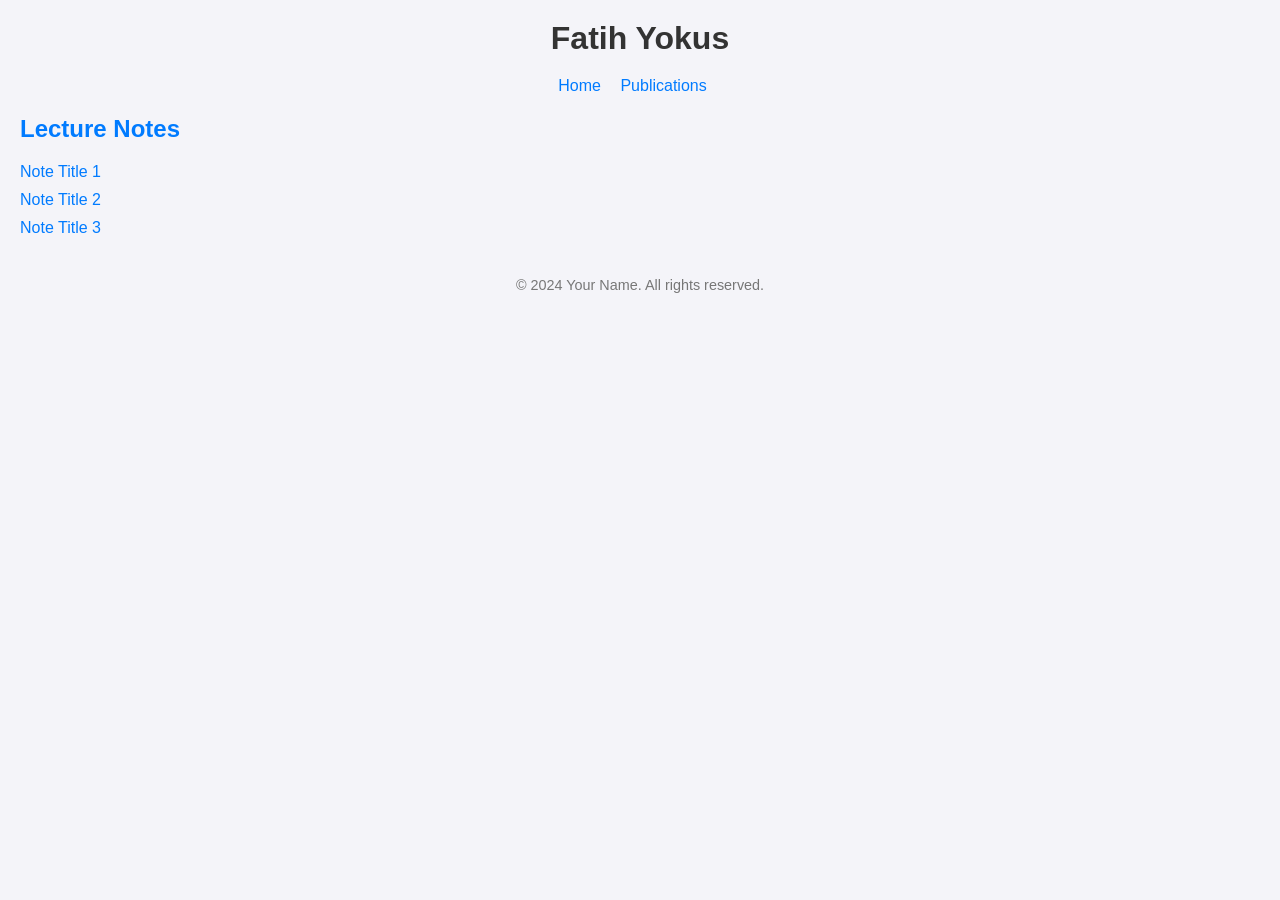
==== notes.html @ b7c096ee "Some Changes" ====
<!DOCTYPE html>
<html lang="en">
<head>
    <meta charset="UTF-8">
    <meta name="viewport" content="width=device-width, initial-scale=1.0">
    <title>Fatih Yokus - Lecture Notes</title>
    <style>
        body {
            font-family: Arial, sans-serif;
            margin: 0;
            padding: 20px;
            background-color: #f4f4f9;
            color: #333;
        }
        header {
            text-align: center;
        }
        header h1 {
            margin: 0;
        }
        main {
            margin-top: 20px;
        }
        h2 {
            color: #007BFF;
        }
        ul {
            list-style-type: none;
            padding: 0;
        }
        li {
            margin-bottom: 10px;
        }
        li a {
            color: #007BFF;
            text-decoration: none;
        }
        li a:hover {
            text-decoration: underline;
        }
        footer {
            margin-top: 40px;
            font-size: 0.9em;
            color: #777;
            text-align: center;
        }
        nav {
            text-align: center;
            margin-top: 20px;
        }
        nav a {
            color: #007BFF;
            text-decoration: none;
            margin-right: 15px;
        }
        nav a:hover {
            text-decoration: underline;
        }
    </style>
</head>
<body>

<header>
    <h1>Fatih Yokus</h1>
</header>

<nav>
    <a href="index.html">Home</a>
    <a href="publications.html">Publications</a>
</nav>

<main>
    <h2>Lecture Notes</h2>
    <ul>
        <li><a href="notes/note1.pdf" target="_blank">Note Title 1</a></li> <!-- Replace with your note's title and link -->
        <li><a href="notes/note2.pdf" target="_blank">Note Title 2</a></li> <!-- Replace with your note's title and link -->
        <li><a href="notes/note3.pdf" target="_blank">Note Title 3</a></li> <!-- Replace with your note's title and link -->
        <!-- Add more notes as needed -->
    </ul>
</main>

<footer>
    &copy; 2024 Your Name. All rights reserved.
</footer>

</body>
</html>
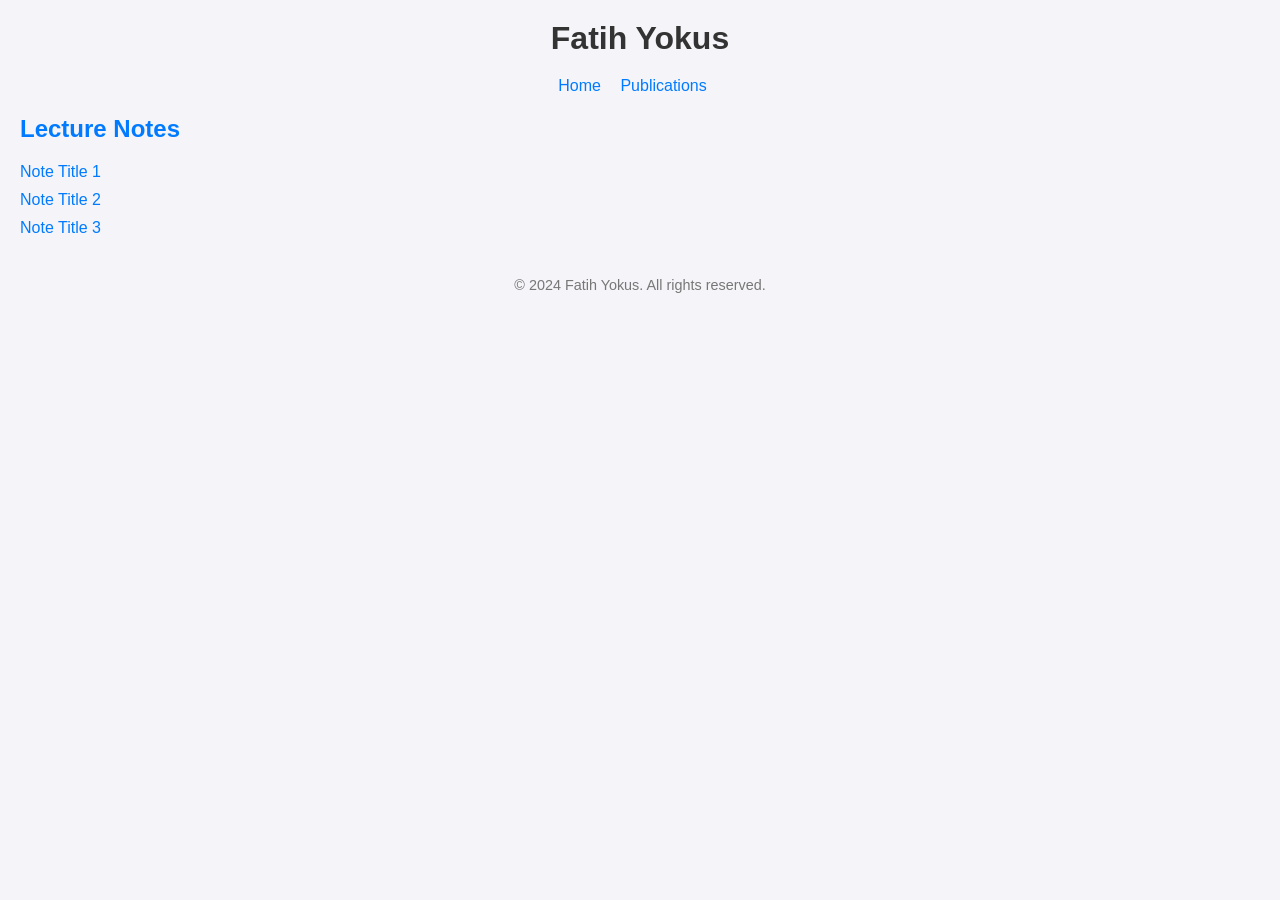
==== commit 0237fd67: "Some Changes" ====
--- a/notes.html
+++ b/notes.html
@@ -80,7 +80,7 @@
 </main>
 
 <footer>
-    &copy; 2024 Your Name. All rights reserved.
+    &copy; 2024 Fatih Yokus. All rights reserved.
 </footer>
 
 </body>
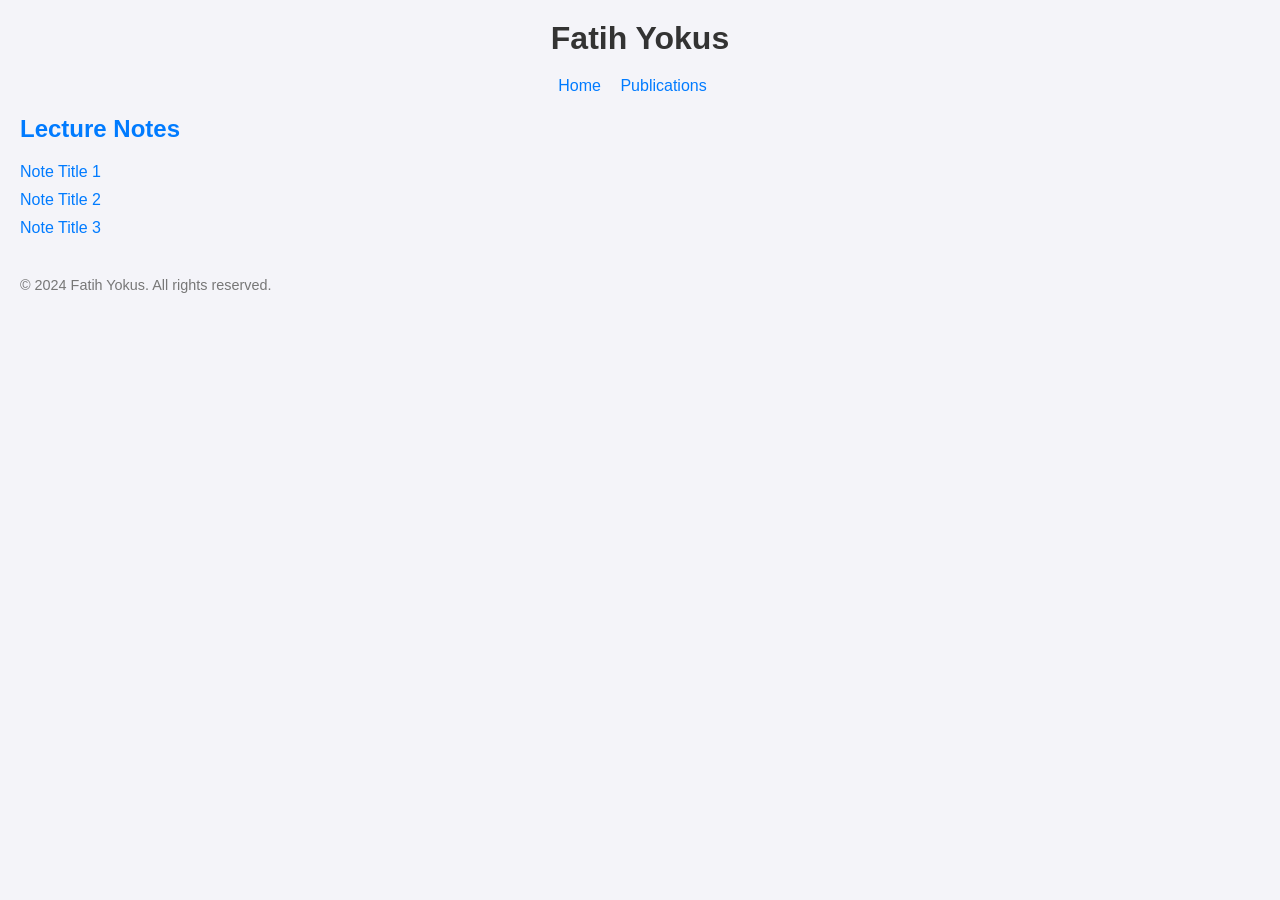
==== commit 6c8a305c: "Some Changes" ====
--- a/notes.html
+++ b/notes.html
@@ -42,7 +42,7 @@
             margin-top: 40px;
             font-size: 0.9em;
             color: #777;
-            text-align: center;
+            text-align: left;
         }
         nav {
             text-align: center;
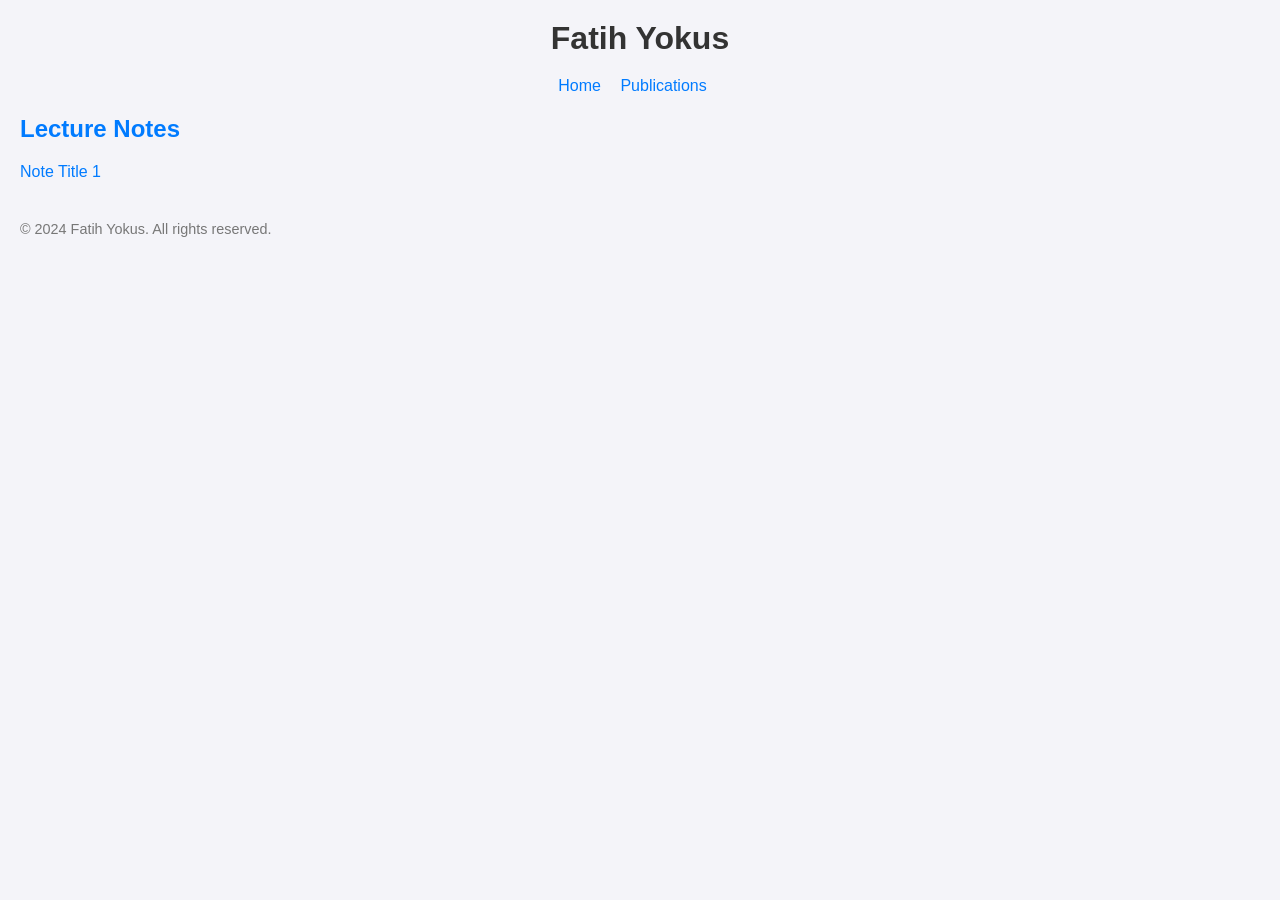
==== commit 11de9b71: "Some Changes" ====
--- a/notes.html
+++ b/notes.html
@@ -72,10 +72,7 @@
 <main>
     <h2>Lecture Notes</h2>
     <ul>
-        <li><a href="notes/note1.pdf" target="_blank">Note Title 1</a></li> <!-- Replace with your note's title and link -->
-        <li><a href="notes/note2.pdf" target="_blank">Note Title 2</a></li> <!-- Replace with your note's title and link -->
-        <li><a href="notes/note3.pdf" target="_blank">Note Title 3</a></li> <!-- Replace with your note's title and link -->
-        <!-- Add more notes as needed -->
+        <li><a href="notes/note1.pdf" target="_blank">Note Title 1</a></li> 
     </ul>
 </main>
 
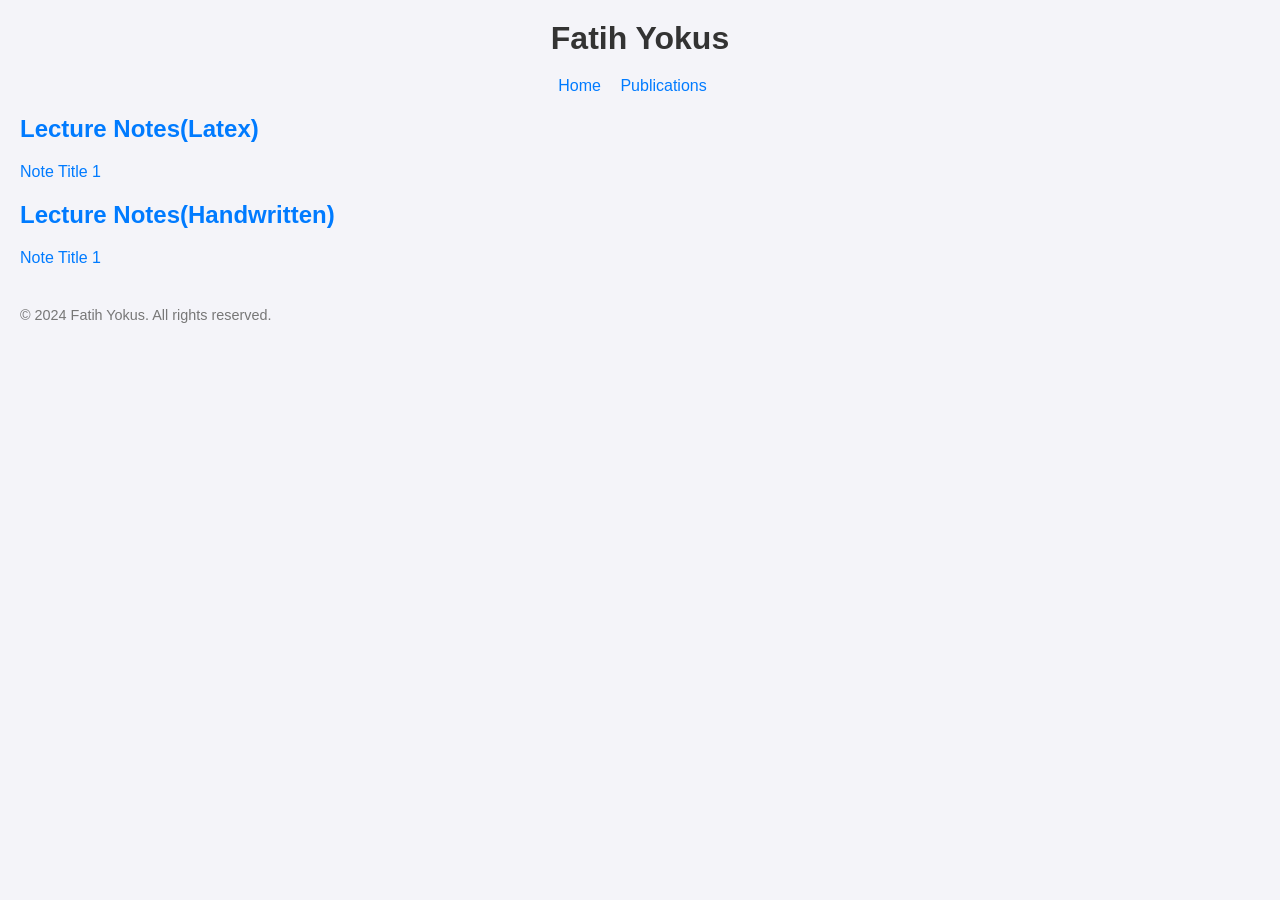
==== commit 4b92a048: "Some Changes" ====
--- a/notes.html
+++ b/notes.html
@@ -70,9 +70,13 @@
 </nav>
 
 <main>
-    <h2>Lecture Notes</h2>
+    <h2>Lecture Notes(Latex)</h2>
     <ul>
-        <li><a href="notes/note1.pdf" target="_blank">Note Title 1</a></li> 
+        <li><a href="latex_notes/note1.pdf" target="_blank">Note Title 1</a></li> 
+    </ul>
+    <h2>Lecture Notes(Handwritten)</h2>
+    <ul>
+        <li><a href="handwritten_notes/note1.pdf" target="_blank">Note Title 1</a></li> 
     </ul>
 </main>
 
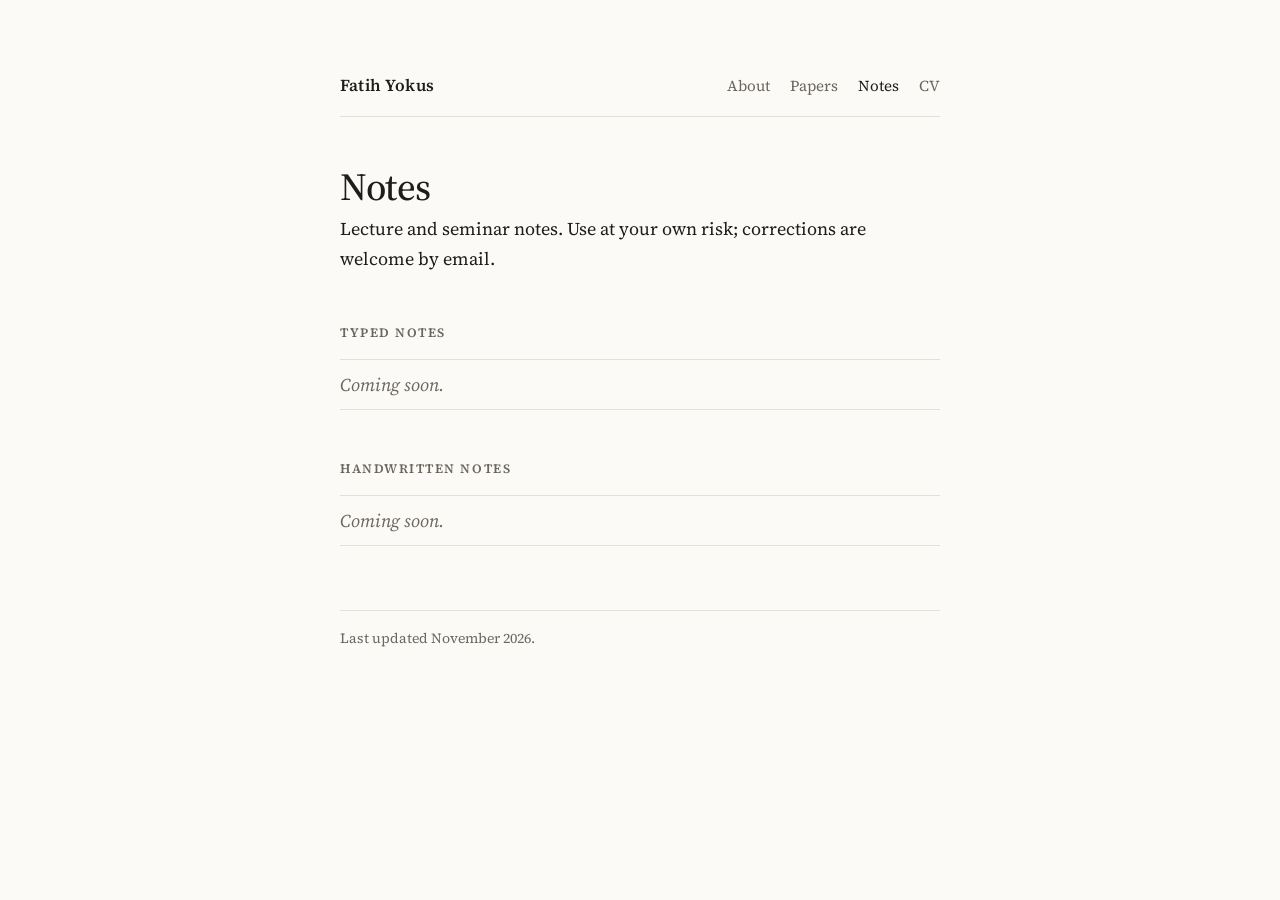
==== commit a9751273: "Redesign site and add master's thesis - Shared stylesheet with serif typography, mobile layout and d" ====
--- a/notes.html
+++ b/notes.html
@@ -1,88 +1,56 @@
 <!DOCTYPE html>
 <html lang="en">
 <head>
-    <meta charset="UTF-8">
-    <meta name="viewport" content="width=device-width, initial-scale=1.0">
-    <title>Fatih Yokus - Lecture Notes</title>
-    <style>
-        body {
-            font-family: Arial, sans-serif;
-            margin: 0;
-            padding: 20px;
-            background-color: #f4f4f9;
-            color: #333;
-        }
-        header {
-            text-align: center;
-        }
-        header h1 {
-            margin: 0;
-        }
-        main {
-            margin-top: 20px;
-        }
-        h2 {
-            color: #007BFF;
-        }
-        ul {
-            list-style-type: none;
-            padding: 0;
-        }
-        li {
-            margin-bottom: 10px;
-        }
-        li a {
-            color: #007BFF;
-            text-decoration: none;
-        }
-        li a:hover {
-            text-decoration: underline;
-        }
-        footer {
-            margin-top: 40px;
-            font-size: 0.9em;
-            color: #777;
-            text-align: left;
-        }
-        nav {
-            text-align: center;
-            margin-top: 20px;
-        }
-        nav a {
-            color: #007BFF;
-            text-decoration: none;
-            margin-right: 15px;
-        }
-        nav a:hover {
-            text-decoration: underline;
-        }
-    </style>
+  <meta charset="UTF-8">
+  <meta name="viewport" content="width=device-width, initial-scale=1.0">
+  <title>Notes · Fatih Yokus</title>
+  <link rel="preconnect" href="https://fonts.googleapis.com">
+  <link rel="preconnect" href="https://fonts.gstatic.com" crossorigin>
+  <link href="https://fonts.googleapis.com/css2?family=Source+Serif+4:ital,opsz,wght@0,8..60,400;0,8..60,500;0,8..60,600;1,8..60,400&display=swap" rel="stylesheet">
+  <link rel="stylesheet" href="style.css">
 </head>
 <body>
+  <div class="page">
+    <header class="site-header">
+      <a class="site-name" href="index.html">Fatih Yokus</a>
+      <nav class="site-nav" aria-label="Main">
+        <a href="index.html">About</a>
+        <a href="publications.html">Papers</a>
+        <a href="notes.html" aria-current="page">Notes</a>
+        <a href="Resume_CV_.pdf">CV</a>
+      </nav>
+    </header>
 
-<header>
-    <h1>Fatih Yokus</h1>
-</header>
+    <main>
+      <h1>Notes</h1>
+      <p>Lecture and seminar notes. Use at your own risk; corrections are welcome by email.</p>
 
-<nav>
-    <a href="index.html">Home</a>
-    <a href="publications.html">Publications</a>
-</nav>
+      <h2>Typed notes</h2>
+      <ul class="plain-list">
+        <!-- Example entry:
+        <li>
+          <a class="item-title" href="notes/note1.pdf">Title of the notes</a>
+          <span class="item-meta">Course or seminar name, Fall 2026</span>
+        </li>
+        -->
+        <li class="empty">Coming soon.</li>
+      </ul>
 
-<main>
-    <h2>Lecture Notes(Latex)</h2>
-    <ul>
-        <li><a href="latex_notes/note1.pdf" target="_blank">Note Title 1</a></li> 
-    </ul>
-    <h2>Lecture Notes(Handwritten)</h2>
-    <ul>
-        <li><a href="handwritten_notes/note1.pdf" target="_blank">Note Title 1</a></li> 
-    </ul>
-</main>
+      <h2>Handwritten notes</h2>
+      <ul class="plain-list">
+        <!-- Example entry:
+        <li>
+          <a class="item-title" href="notes/note2.pdf">Title of the notes</a>
+          <span class="item-meta">Course or seminar name, Spring 2026</span>
+        </li>
+        -->
+        <li class="empty">Coming soon.</li>
+      </ul>
+    </main>
 
-<footer>
-    &copy; 2024 Fatih Yokus. All rights reserved.
-</footer>
-
+    <footer class="site-footer">
+      Last updated November 2026.
+    </footer>
+  </div>
 </body>
 </html>
--- a/style.css
+++ b/style.css
@@ -0,0 +1,205 @@
+:root {
+  --bg: #fbfaf7;
+  --text: #1f1d1a;
+  --muted: #6b665e;
+  --rule: #e4e0d8;
+  --accent: #8a2b2b;
+  --accent-hover: #5e1c1c;
+  --measure: 40rem;
+}
+
+@media (prefers-color-scheme: dark) {
+  :root {
+    --bg: #161514;
+    --text: #e8e4dc;
+    --muted: #9b958b;
+    --rule: #2e2b28;
+    --accent: #d9897e;
+    --accent-hover: #f0b0a6;
+  }
+}
+
+*,
+*::before,
+*::after { box-sizing: border-box; }
+
+html { -webkit-text-size-adjust: 100%; }
+
+body {
+  margin: 0;
+  background: var(--bg);
+  color: var(--text);
+  font-family: "Source Serif 4", "Iowan Old Style", Georgia, serif;
+  font-size: 1.125rem;
+  line-height: 1.65;
+  font-optical-sizing: auto;
+  -webkit-font-smoothing: antialiased;
+}
+
+.page {
+  max-width: var(--measure);
+  margin: 0 auto;
+  padding: 4.5rem 1.25rem 3rem;
+}
+
+/* ---------- Header / nav ---------- */
+
+.site-header {
+  display: flex;
+  justify-content: space-between;
+  align-items: baseline;
+  flex-wrap: wrap;
+  gap: 0.5rem 1.5rem;
+  padding-bottom: 1rem;
+  border-bottom: 1px solid var(--rule);
+  margin-bottom: 3rem;
+}
+
+.site-name {
+  font-size: 1.05rem;
+  font-weight: 600;
+  letter-spacing: 0.01em;
+  color: var(--text);
+  text-decoration: none;
+}
+
+.site-nav {
+  display: flex;
+  gap: 1.25rem;
+  font-size: 0.95rem;
+}
+
+.site-nav a {
+  color: var(--muted);
+  text-decoration: none;
+}
+
+.site-nav a:hover,
+.site-nav a[aria-current="page"] { color: var(--text); }
+
+/* ---------- Typography ---------- */
+
+h1 {
+  font-size: 2.4rem;
+  line-height: 1.15;
+  font-weight: 500;
+  letter-spacing: -0.01em;
+  margin: 0 0 0.35rem;
+}
+
+h2 {
+  font-size: 0.8rem;
+  font-weight: 600;
+  text-transform: uppercase;
+  letter-spacing: 0.12em;
+  color: var(--muted);
+  margin: 3rem 0 1rem;
+}
+
+p { margin: 0 0 1rem; }
+
+a {
+  color: var(--accent);
+  text-decoration: underline;
+  text-decoration-thickness: 1px;
+  text-underline-offset: 0.18em;
+  text-decoration-color: color-mix(in srgb, var(--accent) 40%, transparent);
+}
+
+a:hover {
+  color: var(--accent-hover);
+  text-decoration-color: currentColor;
+}
+
+.subtitle {
+  color: var(--muted);
+  font-size: 1.05rem;
+  margin: 0;
+}
+
+/* ---------- Intro ---------- */
+
+.intro {
+  display: grid;
+  grid-template-columns: 1fr 9.5rem;
+  gap: 2rem;
+  align-items: start;
+  margin-bottom: 2rem;
+}
+
+.portrait {
+  width: 100%;
+  height: auto;
+  aspect-ratio: 4 / 5;
+  object-fit: cover;
+  border-radius: 3px;
+  display: block;
+  filter: grayscale(0.15);
+}
+
+@media (max-width: 34rem) {
+  .page { padding-top: 2.5rem; }
+  .intro { grid-template-columns: 1fr; gap: 1.5rem; }
+  .portrait { width: 8rem; order: -1; }
+  h1 { font-size: 2rem; }
+}
+
+/* ---------- Lists ---------- */
+
+.plain-list {
+  list-style: none;
+  padding: 0;
+  margin: 0;
+}
+
+.plain-list li {
+  padding: 0.6rem 0;
+  border-top: 1px solid var(--rule);
+}
+
+.plain-list li:last-child { border-bottom: 1px solid var(--rule); }
+
+.item-title { display: block; }
+
+.item-meta {
+  display: block;
+  color: var(--muted);
+  font-size: 0.95rem;
+}
+
+.links {
+  display: flex;
+  flex-wrap: wrap;
+  gap: 0.5rem 1.5rem;
+  margin-top: 1.5rem;
+}
+
+.contact dl {
+  display: grid;
+  grid-template-columns: 6rem 1fr;
+  gap: 0.35rem 1rem;
+  margin: 0;
+}
+
+.contact dt { color: var(--muted); }
+.contact dd { margin: 0; }
+
+@media (max-width: 34rem) {
+  .contact dl { grid-template-columns: 1fr; gap: 0; }
+  .contact dd { margin-bottom: 0.6rem; }
+}
+
+.empty {
+  color: var(--muted);
+  font-style: italic;
+}
+
+/* ---------- Footer ---------- */
+
+.site-footer {
+  margin-top: 4rem;
+  padding-top: 1rem;
+  border-top: 1px solid var(--rule);
+  color: var(--muted);
+  font-size: 0.875rem;
+}
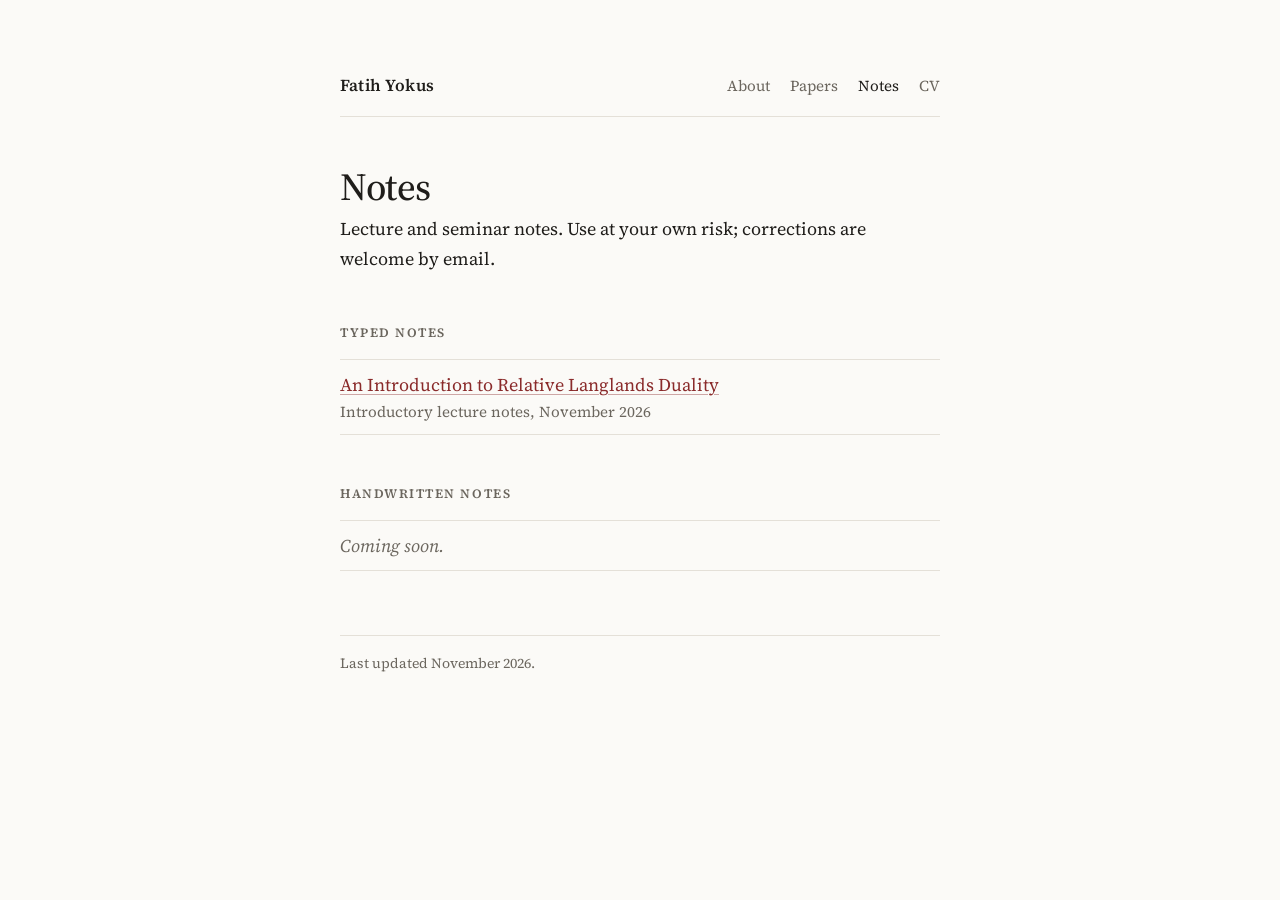
==== commit 3b67fb67: "Add lecture notes on relative Langlands duality Co-Authored-By: Claude Opus 5.5 <noreply@anthropic.c" ====
--- a/notes.html
+++ b/notes.html
@@ -33,7 +33,10 @@
           <span class="item-meta">Course or seminar name, Fall 2026</span>
         </li>
         -->
-        <li class="empty">Coming soon.</li>
+        <li>
+          <a class="item-title" href="notes/relative_langlands_lecture.pdf">An Introduction to Relative Langlands Duality</a>
+          <span class="item-meta">Introductory lecture notes, November 2026</span>
+        </li>
       </ul>
 
       <h2>Handwritten notes</h2>
--- a/style.css
+++ b/style.css
@@ -119,28 +119,10 @@
 
 /* ---------- Intro ---------- */
 
-.intro {
-  display: grid;
-  grid-template-columns: 1fr 9.5rem;
-  gap: 2rem;
-  align-items: start;
-  margin-bottom: 2rem;
-}
-
-.portrait {
-  width: 100%;
-  height: auto;
-  aspect-ratio: 4 / 5;
-  object-fit: cover;
-  border-radius: 3px;
-  display: block;
-  filter: grayscale(0.15);
-}
+.intro { margin-bottom: 2rem; }
 
 @media (max-width: 34rem) {
   .page { padding-top: 2.5rem; }
-  .intro { grid-template-columns: 1fr; gap: 1.5rem; }
-  .portrait { width: 8rem; order: -1; }
   h1 { font-size: 2rem; }
 }
 
